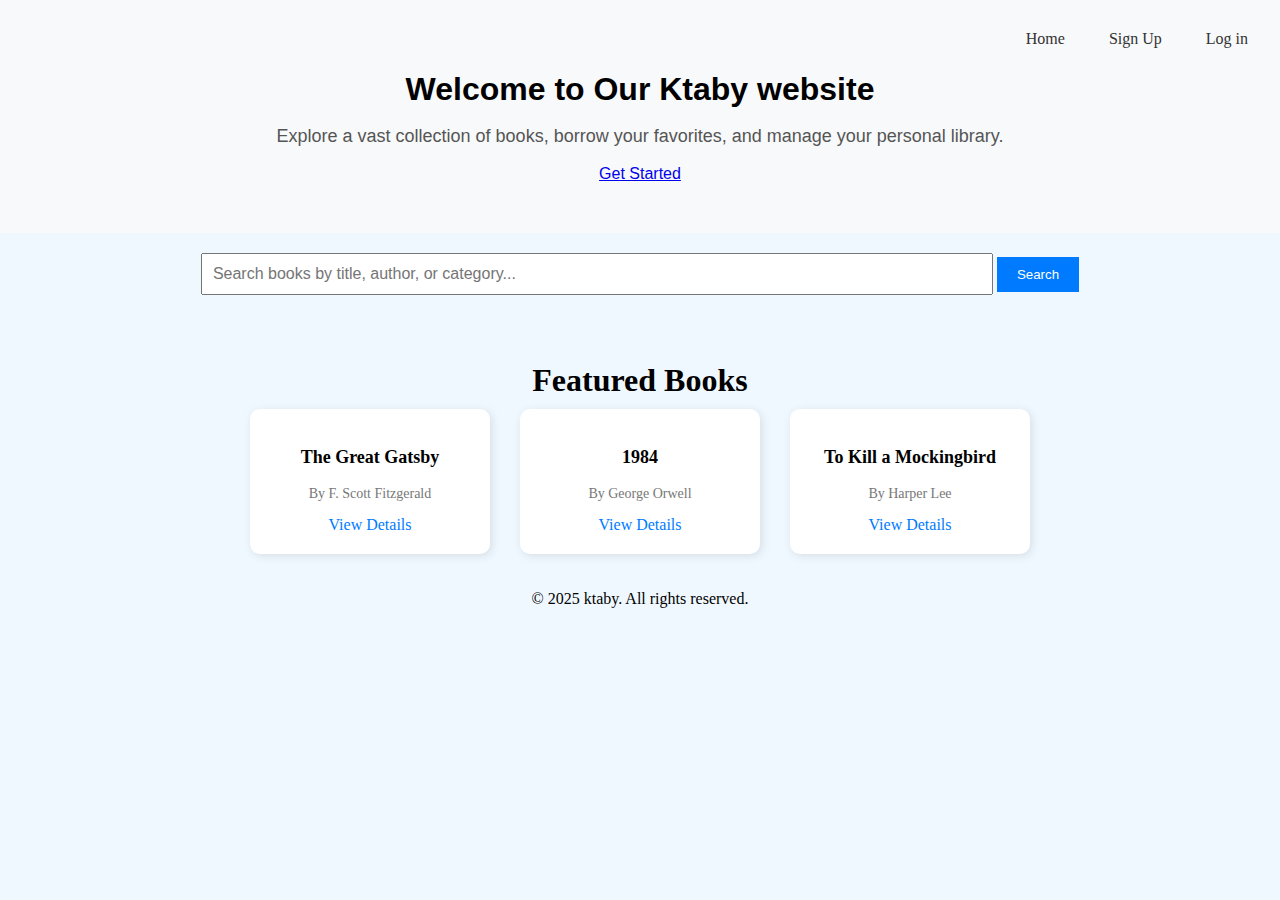
==== index.html @ 6bb764e6 "first commit" ====
<!DOCTYPE html>
<html lang="en">
<head>
    <meta charset="UTF-8">
    <meta name="viewport" content="width=device-width, initial-scale=1.0">
    <title>ktaby</title>
    <link rel="stylesheet" href="styles.css">
</head>
<body>
    <!-- Navigation Bar -->
    <nav id="navbar">
        <ul>
            <li><a href="index.html">Home</a></li>
            <li><a href="SignUp.html" id="auth-link">Sign Up</a></li>
            <li><a href="logIn.html" id="auth-link">Log in</a></li>
        </ul>
    </nav>
    
    <!--Hero section-->
    <header id="hero-section">
        <h1>Welcome to Our Ktaby website</h1>
        <p>Explore a vast collection of books, borrow your favorites, and manage your personal library.</p>
        <a href="SignUp.html" class="btn">Get Started</a>
    </header>

    <!-- Search Bar -->
    <div id="search-container">
        <input type="text" id="search-bar" placeholder="Search books by title, author, or category...">
        <button onclick="searchBooks()">Search</button>
    </div>
    
    <!-- Featured Books -->
    <section id="featured-books">
        <h2>Featured Books</h2>
        <div class="book-list">
            <div class="book-card">
                <h3>The Great Gatsby</h3>
                <p>By F. Scott Fitzgerald</p>
                <a href="#">View Details</a>
            </div>
            <div class="book-card">
                <h3>1984</h3>
                <p>By George Orwell</p>
                <a href="#">View Details</a>
            </div>
            <div class="book-card">
                <h3>To Kill a Mockingbird</h3>
                <p>By Harper Lee</p>
                <a href="#">View Details</a>
            </div>
        </div>
    </section>

    <script src="index.js"></script>

    <footer>
        <p>&copy; 2025 ktaby. All rights reserved.</p>
    </footer>
</body>
</html>
---- styles.css ----
body {
    background-color: aliceblue;
    margin: 0;
    padding: 0;
}
h1, h2{
    text-align: center;
    font-size: 32px;
    margin-bottom: 10px;
}
/* Centering the login/signup box */
#signup-container, #login-container, #addNewBook-container {
    width: 350px;
    margin: 100px auto; /* Centers the box */
    padding: 20px;
    background: #f8f9fa; /* Light gray background */
    border-radius: 10px;
    box-shadow: 0px 0px 10px rgba(0, 0, 0, 0.1); /* Soft shadow */
    text-align: left;
}
/* Style the form inputs */
#signup-form input, #login-form input, #addNewBook-form input {
    width: 90%;
    padding: 8px;
    margin: 5px 0;
    border: 1px solid #ccc;
    border-radius: 5px;
}
/* Style the radio buttons */
#signup-form input[type="radio"] {
    width: auto;
    margin-right: 5px;
}
/* Style the login/signup button */
#signup-form button, #login-form button,#addNewBook-form button {
    width: 100%;
    padding: 10px;
    background: #007bff;
    color: white;
    border: none;
    border-radius: 5px;
    cursor: pointer;
    font-size: 16px;
}
#signup-form button:hover, #login-form button:hover, #addNewBook-form button:hover, #search-container button:hover{
    background: #0056b3;
}

/* Style the Navbar */
#navbar, #navbar_addbook, #navbar_dashboard_admin, #navbar_manage_admin {
    position: absolute; /* Positions the navbar at the top */
    top: 30px; /* Moves navbar 10px from the top */
    right: 20px; /* Moves navbar to the right */
}
/* Remove default list styles */
#navbar ul, #navbar_addbook ul, #navbar_dashboard_admin ul, #navbar_manage_admin ul {
    list-style: none;
    margin: 0;
    padding: 0;
    display: flex; /* Align items horizontally */
}
/* Style the Navbar Links */
#navbar ul li, #navbar_addbook ul li, #navbar_dashboard_admin ul li,#navbar_manage_admin ul li {
    margin-left: 20px; /* Adds space between items */
}
#navbar ul li a,#navbar_addbook ul li a, #navbar_dashboard_admin ul li a, #navbar_manage_admin ul li a {
    text-decoration: none;
    color: #333; /* Dark text */
    font-size: 16px;
    padding: 8px 12px;
    border-radius: 5px;
    transition: background 0.3s ease;
}
#navbar ul li a:hover #navbar_addbook ul li a:hover, #navbar_dashboard_admin ul li a:hover, #navbar_manage_admin ul li a:hover {
    background: #007bff;
    color: white;
}

footer{
    text-align: center;
}

/* Hero Section */
#hero-section {
    text-align: center;
    padding: 50px;
    background: #f8f9fa;
    font-family: Verdana, Geneva, Tahoma, sans-serif;
}
#hero-section p {
    font-size: 18px;
    color: #555;
}

/* Search Bar */
#search-container {
    text-align: center;
    margin: 20px 0;
}
#search-bar {
    padding: 10px;
    width: 60%;
    font-size: 16px;
}
#search-container button {
    padding: 10px 20px;
    background: #007bff;
    color: white;
    border: none;
    cursor: pointer;
}

/* Featured Books */
#featured-books {
    text-align: center;
    padding: 20px;
}
.book-list {
    display: flex;
    justify-content: center;
    gap: 30px;
}
.book-card {
    background: white;
    padding: 20px;
    border-radius: 10px;
    box-shadow: 2px 2px 10px rgba(0, 0, 0, 0.1);
    width: 200px;
}
.book-card h3 {
    font-size: 18px;
}
.book-card p {
    font-size: 14px;
    color: #777;
}
.book-card a {
    display: block;
    margin-top: 10px;
    text-decoration: none;
    color: #007bff;
}
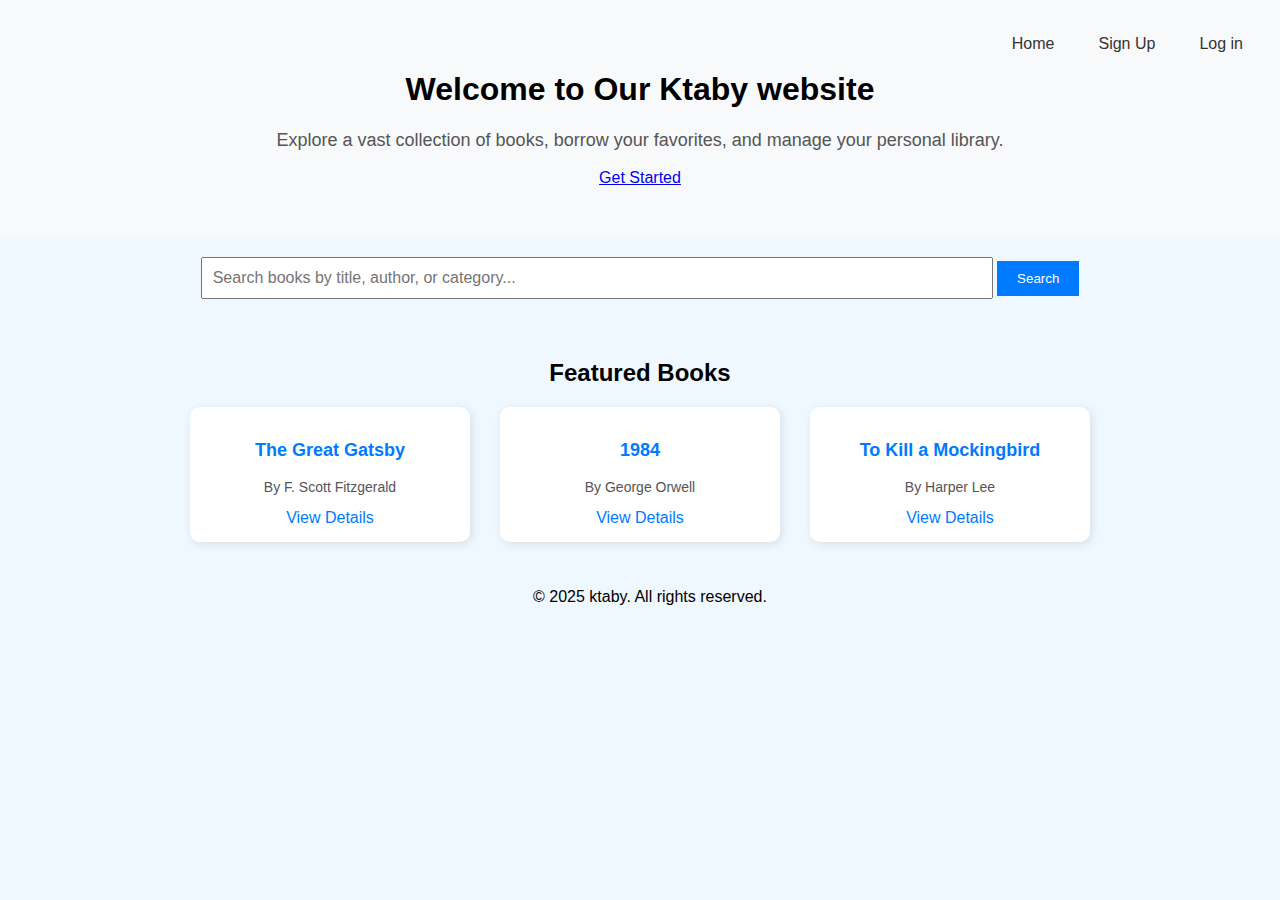
==== commit 43440f8d: "last version for phase 1" ====
--- a/index.html
+++ b/index.html
@@ -8,29 +8,29 @@
 </head>
 <body>
     <!-- Navigation Bar -->
-    <nav id="navbar">
+    <nav class="navbar">
         <ul>
             <li><a href="index.html">Home</a></li>
-            <li><a href="SignUp.html" id="auth-link">Sign Up</a></li>
-            <li><a href="logIn.html" id="auth-link">Log in</a></li>
+            <li><a href="SignUp.html" class="auth-link">Sign Up</a></li>
+            <li><a href="logIn.html" class="auth-link">Log in</a></li>
         </ul>
     </nav>
     
-    <!--Hero section-->
-    <header id="hero-section">
+    <!-- Hero section -->
+    <header class="hero-section">
         <h1>Welcome to Our Ktaby website</h1>
         <p>Explore a vast collection of books, borrow your favorites, and manage your personal library.</p>
         <a href="SignUp.html" class="btn">Get Started</a>
     </header>
 
     <!-- Search Bar -->
-    <div id="search-container">
-        <input type="text" id="search-bar" placeholder="Search books by title, author, or category...">
-        <button onclick="searchBooks()">Search</button>
+    <div class="search-container">
+        <input type="text" class="search-bar" placeholder="Search books by title, author, or category...">
+        <button class="search-button" onclick="searchBooks()">Search</button>
     </div>
     
     <!-- Featured Books -->
-    <section id="featured-books">
+    <section class="featured-books">
         <h2>Featured Books</h2>
         <div class="book-list">
             <div class="book-card">
@@ -53,7 +53,7 @@
 
     <script src="index.js"></script>
 
-    <footer>
+    <footer class="footer">
         <p>&copy; 2025 ktaby. All rights reserved.</p>
     </footer>
 </body>
--- a/styles.css
+++ b/styles.css
@@ -1,108 +1,109 @@
+/* General Styles */
 body {
     background-color: aliceblue;
     margin: 0;
     padding: 0;
-}
-h1, h2{
+    font-family: Arial, sans-serif;
     text-align: center;
+}
+
+/* Headings */
+.title {
     font-size: 32px;
     margin-bottom: 10px;
 }
-/* Centering the login/signup box */
-#signup-container, #login-container, #addNewBook-container {
+
+/* Centering Sections */
+.centered-section {
     width: 350px;
-    margin: 100px auto; /* Centers the box */
+    margin: 100px auto;
     padding: 20px;
-    background: #f8f9fa; /* Light gray background */
+    background: #f8f9fa;
     border-radius: 10px;
-    box-shadow: 0px 0px 10px rgba(0, 0, 0, 0.1); /* Soft shadow */
+    box-shadow: 0px 0px 10px rgba(0, 0, 0, 0.1);
     text-align: left;
 }
-/* Style the form inputs */
-#signup-form input, #login-form input, #addNewBook-form input {
+
+/* Form Styles */
+.input-field {
     width: 90%;
     padding: 8px;
     margin: 5px 0;
     border: 1px solid #ccc;
     border-radius: 5px;
 }
-/* Style the radio buttons */
-#signup-form input[type="radio"] {
-    width: auto;
-    margin-right: 5px;
-}
-/* Style the login/signup button */
-#signup-form button, #login-form button,#addNewBook-form button {
+
+/* Button Styles */
+.button, .borrow-btn, .delete-btn, .save-btn {
     width: 100%;
     padding: 10px;
-    background: #007bff;
     color: white;
     border: none;
     border-radius: 5px;
     cursor: pointer;
     font-size: 16px;
 }
-#signup-form button:hover, #login-form button:hover, #addNewBook-form button:hover, #search-container button:hover{
-    background: #0056b3;
-}
-
-/* Style the Navbar */
-#navbar, #navbar_addbook, #navbar_dashboard_admin, #navbar_manage_admin {
-    position: absolute; /* Positions the navbar at the top */
-    top: 30px; /* Moves navbar 10px from the top */
-    right: 20px; /* Moves navbar to the right */
-}
-/* Remove default list styles */
-#navbar ul, #navbar_addbook ul, #navbar_dashboard_admin ul, #navbar_manage_admin ul {
+.button { background: #007bff; }
+.button:hover, .borrow-btn:hover { background: #0056b3; }
+.delete-btn { background-color: red; }
+.save-btn { background-color: #28a745; display: none; }
+
+/* Navbar */
+.navbar {
+    position: absolute;
+    padding: 15px;
+    top: 20px;
+    right: 10px;
+}
+.navbar ul {
     list-style: none;
     margin: 0;
     padding: 0;
-    display: flex; /* Align items horizontally */
-}
-/* Style the Navbar Links */
-#navbar ul li, #navbar_addbook ul li, #navbar_dashboard_admin ul li,#navbar_manage_admin ul li {
-    margin-left: 20px; /* Adds space between items */
-}
-#navbar ul li a,#navbar_addbook ul li a, #navbar_dashboard_admin ul li a, #navbar_manage_admin ul li a {
+    display: flex;
+}
+.navbar ul li {
+    margin-left: 20px;
+}
+.navbar ul li a {
     text-decoration: none;
-    color: #333; /* Dark text */
+    color: #333;
     font-size: 16px;
     padding: 8px 12px;
     border-radius: 5px;
     transition: background 0.3s ease;
 }
-#navbar ul li a:hover #navbar_addbook ul li a:hover, #navbar_dashboard_admin ul li a:hover, #navbar_manage_admin ul li a:hover {
+.navbar ul li a:hover {
     background: #007bff;
     color: white;
 }
 
-footer{
+/* Footer */
+.footer { 
+    position: absolute;
+    width: 100%;
+    padding: 10px;
     text-align: center;
 }
 
 /* Hero Section */
-#hero-section {
-    text-align: center;
+.hero-section {
     padding: 50px;
     background: #f8f9fa;
     font-family: Verdana, Geneva, Tahoma, sans-serif;
 }
-#hero-section p {
+.hero-section p {
     font-size: 18px;
     color: #555;
 }
 
 /* Search Bar */
-#search-container {
-    text-align: center;
-    margin: 20px 0;
-}
-#search-bar {
+.search-container { margin: 20px 0; }
+.search-bar {
     padding: 10px;
     width: 60%;
     font-size: 16px;
 }
-#search-container button {
+.search-button {
     padding: 10px 20px;
     background: #007bff;
     color: white;
@@ -111,32 +112,124 @@
 }
 
 /* Featured Books */
-#featured-books {
-    text-align: center;
-    padding: 20px;
-}
+.featured-books { padding: 20px; }
 .book-list {
     display: flex;
     justify-content: center;
+    align-items: center;
     gap: 30px;
-}
-.book-card {
+    flex-wrap: wrap;
+    margin-top: 20px;
+}
+.book-card, .book {
+    width: 250px;
+    padding: 15px;
     background: white;
-    padding: 20px;
     border-radius: 10px;
     box-shadow: 2px 2px 10px rgba(0, 0, 0, 0.1);
-    width: 200px;
-}
-.book-card h3 {
-    font-size: 18px;
-}
-.book-card p {
-    font-size: 14px;
-    color: #777;
-}
+    text-align: center;
+}
+.book-card h3, .book h3 { font-size: 18px; color: #007bff; }
+.book-card p, .book p { font-size: 14px; color: #555; }
 .book-card a {
     display: block;
     margin-top: 10px;
     text-decoration: none;
     color: #007bff;
 }
+
+/* Borrowed Books */
+.borrowed-books {
+    display: flex;
+    justify-content: center;
+    gap: 20px;
+    flex-wrap: wrap;
+    margin-top: 20px;
+}
+
+/* Admin Book List */
+.admin-book-list {
+    width: 40%;
+    margin: 60px auto 60px 30%;
+}
+.admin-book-card {
+    display: flex;
+    flex-direction: column;
+    justify-content: space-between;
+    width: 100%;
+    max-width: 750px;
+    height: 200px;
+    background: white;
+    border-radius: 20px;
+    padding: 15px;
+    box-shadow: 3px 3px 12px rgba(0, 0, 0, 0.1);
+    align-items: flex-start;
+    position: relative;
+    margin-left: 50px;
+}
+.admin-book-info { text-align: left; flex-grow: 1; }
+
+/* Options Button & Menu */
+.options-btn {
+    background: none;
+    border: none;
+    font-size: 20px;
+    cursor: pointer;
+    position: absolute;
+    top: 10px;
+    right: 10px;
+}
+.options-menu {
+    display: none;
+    position: absolute;
+    background: white;
+    box-shadow: 2px 2px 10px rgba(0, 0, 0, 0.2);
+    border-radius: 5px;
+    border: 1px solid #ccc;
+    padding: 5px;
+    right: 10px;
+    top: 40px;
+    z-index: 10;
+}
+.options-menu a {
+    display: block;
+    text-decoration: none;
+    padding: 8px 10px;
+    color: black;
+    font-size: 14px;
+}
+.options-menu a:hover { background: #f2f2f2; }
+
+/* Management Container */
+.container-management {
+    background-color: white;
+    width: 350px;
+    padding: 20px;
+    border-radius: 10px;
+    box-shadow: 0px 4px 8px rgba(0, 0, 0, 0.2);
+    margin: 50px auto;
+    display: flex;
+    flex-direction: column;
+}
+.book-details { display: flex; flex-direction: column; align-items: center; }
+label {
+    width: 100%;
+    text-align: left;
+    font-weight: bold;
+    margin-top: 10px;
+}
+.container-management input {
+    width: 100%;
+    padding: 8px;
+    margin-top: 5px;
+    border: 1px solid #ccc;
+    border-radius: 5px;
+}
+
+/* Book Status */
+.status {
+    font-weight: bold;
+    display: inline-block;
+}
+.available { color: green; }
+.unavailable { color: red; }